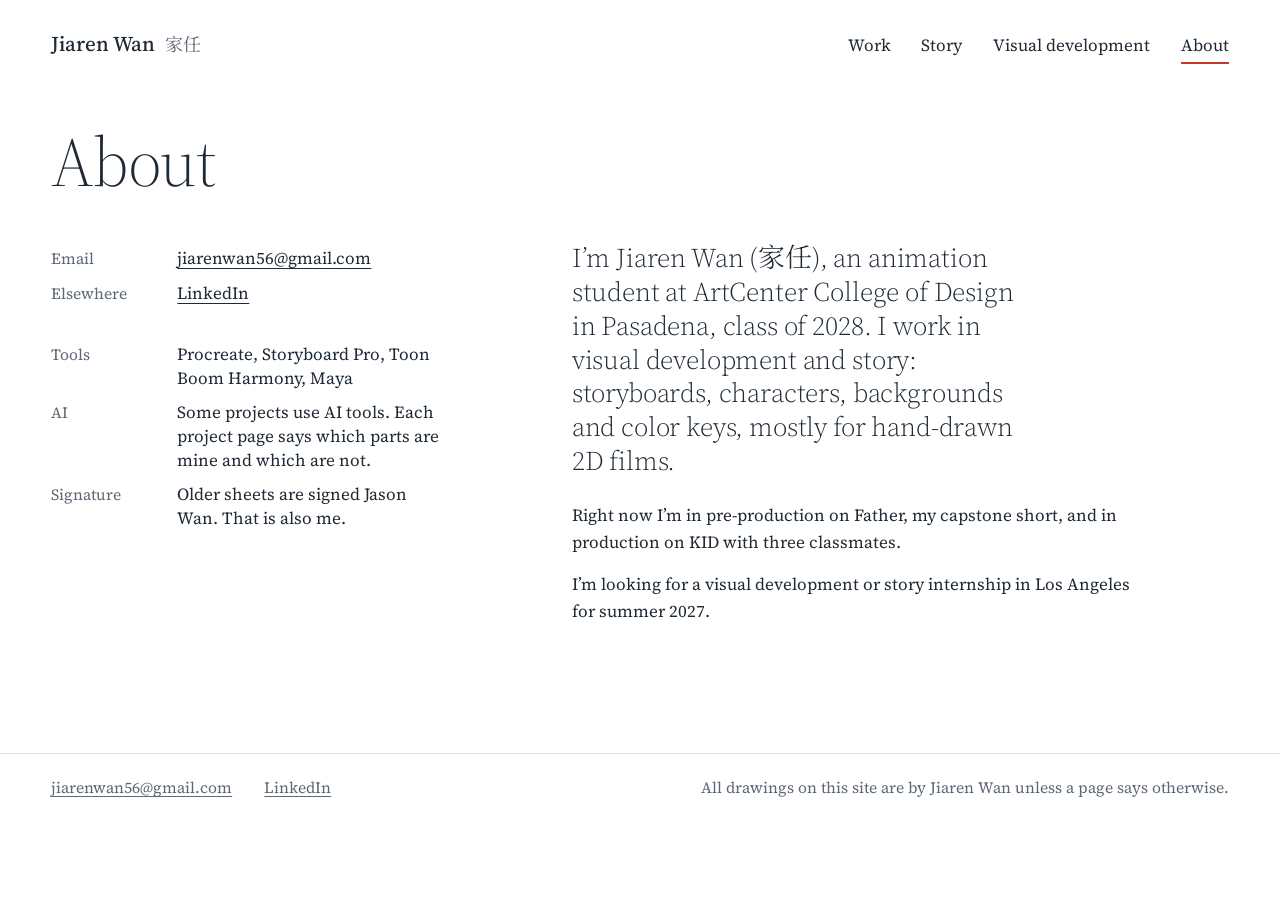
==== about.html @ a1bbcafe "Publish portfolio site Co-Authored-By: Claude Fable 5.2 <noreply@anthropic.com>" ====
<!doctype html>
<html lang="en">
<head>
<meta charset="utf-8">
<meta name="viewport" content="width=device-width, initial-scale=1">
<title>About · Jiaren Wan</title>
<meta name="description" content="Jiaren Wan, visual development and story artist. Animation student at ArtCenter College of Design, class of 2028.">
<meta property="og:title" content="About · Jiaren Wan">
<meta property="og:description" content="Jiaren Wan, visual development and story artist. Animation student at ArtCenter College of Design, class of 2028.">
<meta property="og:type" content="website">
<link rel="icon" href="data:image/svg+xml,%3Csvg xmlns='http://www.w3.org/2000/svg' viewBox='0 0 32 32'%3E%3Crect width='32' height='32' fill='%231f2a35'/%3E%3Ccircle cx='16' cy='16' r='5' fill='%23c0392b'/%3E%3C/svg%3E">
<link rel="preconnect" href="https://fonts.googleapis.com">
<link rel="preconnect" href="https://fonts.gstatic.com" crossorigin>
<link rel="stylesheet" href="https://fonts.googleapis.com/css2?family=Noto+Serif+SC:wght@400;500&family=Source+Serif+4:ital,opsz,wght@0,8..60,300..600;1,8..60,300..600&display=swap">
<link rel="stylesheet" href="assets/site.css">
</head>
<body>
<a class="skip" href="#main">Skip to the work</a>
<header class="site-head">
  <a class="site-name" href="index.html">Jiaren Wan<span class="zh" lang="zh-Hans">家任</span></a>
  <nav class="site-nav" aria-label="Sections"><a href="index.html">Work</a><a href="story.html">Story</a><a href="visdev.html">Visual development</a><a href="about.html" aria-current="page">About</a></nav>
</header>
<main id="main">
<article class="about">
<header class="page-head"><h1>About</h1></header>
<div class="about-cols">
  <div class="about-say">
<p class="lead">I’m Jiaren Wan (家任), an animation student at ArtCenter College of Design in Pasadena, class of 2028. I work in visual development and story: storyboards, characters, backgrounds and color keys, mostly for hand-drawn 2D films.</p>
<p>Right now I’m in pre-production on Father, my capstone short, and in production on KID with three classmates.</p>
<p>I’m looking for a visual development or story internship in Los Angeles for summer 2027.</p>
  </div>
  <div class="about-side">
    <dl class="facts"><div><dt>Email</dt><dd><a href="mailto:jiarenwan56@gmail.com">jiarenwan56@gmail.com</a></dd></div><div><dt>Elsewhere</dt><dd><a href="https://www.linkedin.com/in/jiaren-wan-829894432">LinkedIn</a></dd></div></dl>
    <dl class="facts"><div><dt>Tools</dt><dd>Procreate, Storyboard Pro, Toon Boom Harmony, Maya</dd></div><div><dt>AI</dt><dd>Some projects use AI tools. Each project page says which parts are mine and which are not.</dd></div><div><dt>Signature</dt><dd>Older sheets are signed Jason Wan. That is also me.</dd></div></dl>
  </div>
</div>
</article>
</main>
<footer class="site-foot">
  <p><a href="mailto:jiarenwan56@gmail.com">jiarenwan56@gmail.com</a></p>
  <p><a href="https://www.linkedin.com/in/jiaren-wan-829894432">LinkedIn</a></p>
  <p class="foot-note">All drawings on this site are by Jiaren Wan unless a page says otherwise.</p>
</footer>
<dialog class="viewer" aria-label="Image viewer">
  <button class="viewer-close" type="button">Close</button>
  <button class="viewer-prev" type="button" aria-label="Previous image">Previous</button>
  <img alt="">
  <button class="viewer-next" type="button" aria-label="Next image">Next</button>
  <p class="viewer-cap"></p>
</dialog>
<script src="assets/site.js" defer></script>
</body>
</html>
---- assets/site.css ----
/*
  Jiaren Wan — site styles.
  The page is the paper: his character sheets are drawn on white, so the page is white and the
  figures stand on it without a frame. Text is the father's navy. Each page takes one accent
  (--echo) from its own artwork.
*/
:root {
  --paper: #ffffff;
  --ink: #1f2a35;      /* the father's navy */
  --soft: #5d6875;     /* blue-grey, secondary text */
  --line: #dfe3e8;
  --wash: #f2f4f6;
  --echo: #c0392b;     /* the red lighter; pages override this */
  --serif: "Source Serif 4", "Noto Serif SC", "Songti SC", "STSong", "SimSun", Georgia, serif;
  --wide: 1400px;
  --gutter: clamp(16px, 4vw, 56px);
  --gap: clamp(10px, 1.3vw, 18px);
}

*,
*::before,
*::after { box-sizing: border-box; }

html { font-size: 17px; -webkit-text-size-adjust: 100%; scroll-behavior: smooth; }

body {
  margin: 0;
  background: var(--paper);
  color: var(--ink);
  font-family: var(--serif);
  font-optical-sizing: auto;
  line-height: 1.5;
  -webkit-font-smoothing: antialiased;
  text-rendering: optimizeLegibility;
}

::selection { background: var(--echo); color: #fff; }

a { color: inherit; text-decoration-thickness: 1px; text-underline-offset: 0.22em; }
a:hover { text-decoration-color: var(--echo); text-decoration-thickness: 2px; }
:focus-visible { outline: 2px solid var(--echo); outline-offset: 3px; }

img, video { max-width: 100%; }
h1, h2, h3, p, dl, dd, figure, ul { margin: 0; }

.zh { font-weight: 400; color: var(--soft); }

.skip { position: absolute; left: -999px; top: 0; background: var(--ink); color: #fff; padding: 10px 16px; z-index: 10; }
.skip:focus { left: 0; }

/* ---- header and footer ---- */
.site-head {
  max-width: var(--wide);
  margin: 0 auto;
  padding: 28px var(--gutter) 0;
  display: flex;
  flex-wrap: wrap;
  align-items: baseline;
  justify-content: space-between;
  gap: 10px 32px;
}
.site-name { font-size: 1.24rem; font-weight: 500; text-decoration: none; }
.site-name .zh { margin-left: 0.55em; font-size: 1.06rem; }
.site-nav { display: flex; flex-wrap: wrap; gap: 6px clamp(16px, 2.4vw, 34px); }
.site-nav a { text-decoration: none; padding: 4px 0 3px; border-bottom: 2px solid transparent; }
.site-nav a:hover { border-bottom-color: var(--line); }
.site-nav a[aria-current="page"] { border-bottom-color: var(--echo); }

main { max-width: var(--wide); margin: 0 auto; padding: 0 var(--gutter); }

.site-foot {
  max-width: var(--wide);
  margin: clamp(64px, 10vw, 140px) auto 0;
  padding: 22px var(--gutter) 44px;
  border-top: 1px solid var(--line);
  display: flex;
  flex-wrap: wrap;
  gap: 6px 32px;
  color: var(--soft);
  font-size: 0.92rem;
}
.site-foot .foot-note { margin-left: auto; }

/* ---- home: the father stands on the page ---- */
.hero { padding-top: clamp(18px, 4vh, 44px); }
.hero-art { display: block; }
.hero-art img {
  display: block;
  width: 100%;
  height: auto;
  max-height: 58vh;
  object-fit: contain;
  object-position: left center;
}
.hero-text {
  display: grid;
  grid-template-columns: minmax(0, 5fr) minmax(0, 7fr);
  gap: 20px clamp(24px, 4vw, 56px);
  align-items: start;
  margin-top: clamp(14px, 3vh, 30px);
  padding-bottom: clamp(48px, 9vh, 104px);
}
.hero-label a { text-decoration: none; display: block; max-width: 30ch; }
.hero-title { display: block; font-size: 1.18rem; font-weight: 500; }
.hero-title .zh { margin-left: 0.5em; }
.hero-line { display: block; color: var(--soft); font-size: 0.92rem; margin-top: 2px; }
.hero-label a:hover .hero-title { text-decoration: underline; text-decoration-color: var(--echo); text-decoration-thickness: 2px; }
.hero-say h1 {
  font-size: clamp(1.7rem, 3.1vw, 2.65rem);
  font-weight: 300;
  line-height: 1.14;
  letter-spacing: -0.012em;
  max-width: 22ch;
  text-wrap: balance;
}
.hero-say p { margin-top: 0.9em; color: var(--soft); max-width: 52ch; }

/* ---- home: the wall. Each row is hung at one height; widths follow the pictures. ---- */
.wall { display: grid; gap: clamp(30px, 4.6vw, 64px); }
.wall-row { display: flex; gap: var(--gap); align-items: flex-start; }
.tile { flex: var(--r) 1 0px; min-width: 0; display: block; text-decoration: none; }
.tile img { display: block; width: 100%; height: auto; background: var(--wash); }
.tile-title {
  display: inline-block;
  margin-top: 10px;
  padding-bottom: 2px;
  font-size: 1.18rem;
  font-weight: 500;
  line-height: 1.25;
  background: linear-gradient(var(--echo), var(--echo)) left bottom / 0 2px no-repeat;
  transition: background-size 0.28s ease;
}
.tile-title .zh { margin-left: 0.5em; }
.tile:hover .tile-title,
.tile:focus-visible .tile-title { background-size: 100% 2px; }
.tile-line { display: block; color: var(--soft); font-size: 0.92rem; margin-top: 1px; }

/* ---- page heads ---- */
.project-head,
.seq-head,
.about-cols {
  display: grid;
  grid-template-columns: minmax(0, 5fr) minmax(0, 7fr);
  gap: 24px clamp(24px, 4vw, 56px);
  align-items: start;
}
.project-head { padding: clamp(32px, 7vh, 84px) 0 0; }
.project-head h1,
.page-head h1 {
  font-size: clamp(2.4rem, 5.4vw, 4.1rem);
  font-weight: 300;
  line-height: 1.02;
  letter-spacing: -0.018em;
  text-wrap: balance;
}
.project-head h1 .zh { display: block; font-size: 0.4em; letter-spacing: 0.1em; margin-top: 0.5em; }
.page-head { padding: clamp(32px, 7vh, 84px) 0 0; }
.page-head .lead { margin-top: 0.7em; max-width: 44ch; }

.lead {
  font-size: clamp(1.3rem, 2.1vw, 1.82rem);
  font-weight: 300;
  line-height: 1.26;
  letter-spacing: -0.006em;
}
.lead.quote { font-style: italic; }
.project-say .lead { max-width: 30ch; margin-bottom: 0.9em; }
.project-say p:not(.lead),
.about-say p:not(.lead) { max-width: 62ch; line-height: 1.6; }
.project-say p + p,
.about-say p + p { margin-top: 0.85em; }
.more { margin-top: 1.1em; }

.facts { margin-top: clamp(20px, 3vw, 36px); display: grid; gap: 10px; max-width: 44ch; }
.facts > div { display: grid; grid-template-columns: 6.6em minmax(0, 1fr); gap: 0 14px; }
.facts dt { color: var(--soft); font-size: 0.92rem; padding-top: 0.08em; }
.facts dd { line-height: 1.42; }

/* ---- blocks and rows of pictures ---- */
.block { margin-top: clamp(52px, 8.5vw, 112px); scroll-margin-top: 24px; }
.block h2 { font-size: 1.5rem; font-weight: 400; line-height: 1.2; letter-spacing: -0.005em; }
.block h2 .zh { margin-left: 0.6em; font-size: 0.86em; }
.block h2 a { text-decoration: none; }
.block h2 a:hover { text-decoration: underline; text-decoration-color: var(--echo); text-decoration-thickness: 2px; }
.note { color: var(--soft); max-width: 62ch; margin-top: 6px; }
.block > .row:first-of-type,
.seq-head + .row { margin-top: 20px; }

/* A row is never taller than --h (80% of the screen unless a row says otherwise): width = height × sum of ratios. */
.row {
  display: flex;
  gap: var(--gap);
  align-items: flex-start;
  max-width: min(var(--max, 100%), calc(var(--sum, 100) * var(--h, 80vh)));
}
.row + .row { margin-top: calc(var(--gap) + 8px); }
.item { flex: var(--r) 1 0px; min-width: 0; }
.item img,
.item video { display: block; width: 100%; height: auto; }
.item video { background: var(--wash); outline: 1px solid var(--line); outline-offset: -1px; accent-color: var(--echo); }
.item a.zoom { display: block; cursor: zoom-in; }
.item figcaption { margin-top: 6px; color: var(--soft); font-size: 0.86rem; line-height: 1.35; }

/* Sketchbook: figures set out one by one, each taking about the same area, feet on one line. */
.flow {
  --fs: clamp(170px, 18.5vw, 262px);
  display: flex;
  flex-wrap: wrap;
  align-items: flex-end;
  gap: clamp(26px, 3.4vw, 52px) clamp(18px, 2.4vw, 36px);
  margin-top: 22px;
}
.flow .item { flex: 0 0 auto; width: calc(var(--fs) * var(--k)); }
.flow + .row { margin-top: clamp(30px, 4.4vw, 56px); }

.seq-label { margin-top: 4px; }
.seq-head .note { margin-top: 0; padding-top: 0.25em; }

/* ---- credits ---- */
.credit-cols { display: grid; grid-template-columns: 1fr 1fr; gap: 28px clamp(24px, 4vw, 56px); margin-top: 18px; }
.credit-cols h3 { font-size: 1rem; font-weight: 600; }
.credit-cols ul { padding-left: 1.1em; margin-top: 8px; max-width: 58ch; }
.credit-cols li { margin-top: 0.45em; line-height: 1.5; }
.credit-cols li::marker { color: var(--echo); }

.next { margin-top: clamp(60px, 9vw, 128px); font-size: 1.35rem; font-weight: 300; }

/* ---- about ---- */
.about-cols { margin-top: clamp(24px, 4vw, 44px); }
.about-say { grid-column: 2; grid-row: 1; }
.about-side { grid-column: 1; grid-row: 1; }
.about-side .facts:first-child { margin-top: 0.3em; }
.about-say .lead { max-width: 34ch; margin-bottom: 0.9em; }

/* ---- image viewer ---- */
.viewer {
  position: fixed;
  inset: 0;
  border: 0;
  padding: 0;
  margin: 0;
  width: 100%;
  height: 100%;
  max-width: none;
  max-height: none;
  background: #12171d;
  color: #e9edf1;
}
.viewer[open] {
  display: grid;
  grid-template-columns: auto minmax(0, 1fr) auto;
  grid-template-rows: auto minmax(0, 1fr) auto;
}
.viewer::backdrop { background: #12171d; }
.viewer img { grid-column: 2; grid-row: 2; place-self: center; max-width: 100%; max-height: 100%; object-fit: contain; }
.viewer button {
  font: inherit;
  color: inherit;
  background: none;
  border: 0;
  padding: 16px 20px;
  cursor: pointer;
}
.viewer button:hover { text-decoration: underline; text-decoration-color: var(--echo); text-decoration-thickness: 2px; text-underline-offset: 0.22em; }
.viewer-close { grid-column: 3; grid-row: 1; justify-self: end; }
.viewer-prev { grid-column: 1; grid-row: 2; align-self: center; }
.viewer-next { grid-column: 3; grid-row: 2; align-self: center; }
.viewer-cap { grid-column: 1 / -1; grid-row: 3; text-align: center; padding: 12px 20px 18px; font-size: 0.92rem; color: #b9c2cc; min-height: 3em; }

/* ---- small screens: one picture per line ---- */
@media (max-width: 719px) {
  html { font-size: 16px; }
  .site-head { padding-top: 20px; }
  .hero-text,
  .project-head,
  .seq-head,
  .about-cols,
  .credit-cols { grid-template-columns: minmax(0, 1fr); }
  .hero-say { grid-row: 1; }
  .about-say,
  .about-side { grid-column: 1; grid-row: auto; }
  .wall-row,
  .row { flex-direction: column; max-width: none; }
  .wall-row { gap: clamp(26px, 7vw, 40px); }
  .tile,
  .item { flex: none; width: 100%; }
  .row { gap: 18px; }
  .item img { width: auto; max-width: 100%; max-height: 78vh; }
  .row.keep { flex-direction: row; gap: 10px; }
  .row.keep > .item { flex: var(--r) 1 0px; width: auto; }
  .row.keep .item img { width: 100%; max-height: none; }
  .flow { --fs: 44vw; gap: 26px 4vw; }
  .flow .item { flex: 0 0 auto; width: calc(var(--fs) * min(var(--k), 1.9)); }
  .flow .item img { width: 100%; max-height: none; }
  .site-foot .foot-note { margin-left: 0; flex-basis: 100%; }
  .viewer[open] { grid-template-columns: minmax(0, 1fr) minmax(0, 1fr); grid-template-rows: auto minmax(0, 1fr) auto auto; }
  .viewer-close { grid-column: 2; }
  .viewer img { grid-column: 1 / -1; grid-row: 2; }
  .viewer-prev { grid-column: 1; grid-row: 3; justify-self: start; }
  .viewer-next { grid-column: 2; grid-row: 3; justify-self: end; }
  .viewer-cap { grid-row: 4; }
}

@media (prefers-reduced-motion: reduce) {
  html { scroll-behavior: auto; }
  .tile-title { transition: none; }
}
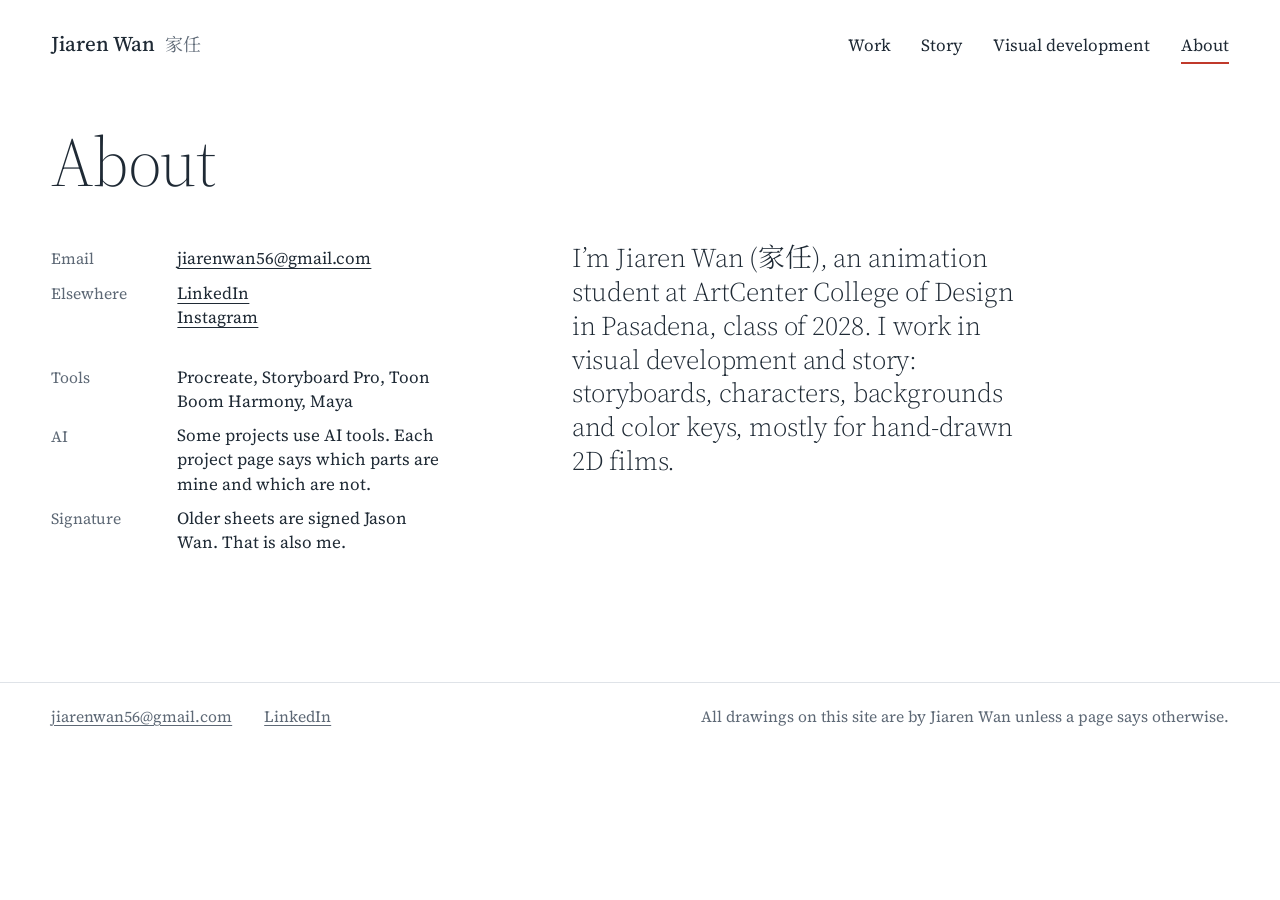
==== commit 64cacfb0: "Correct KID character credits; update About page Co-Authored-By: Claude Fable 5.2 <noreply@anthropic" ====
--- a/about.html
+++ b/about.html
@@ -8,6 +8,10 @@
 <meta property="og:title" content="About · Jiaren Wan">
 <meta property="og:description" content="Jiaren Wan, visual development and story artist. Animation student at ArtCenter College of Design, class of 2028.">
 <meta property="og:type" content="website">
+<link rel="canonical" href="https://jiarenwan.art/about.html">
+<meta property="og:url" content="https://jiarenwan.art/about.html">
+<meta property="og:image" content="https://jiarenwan.art/media/father-poses-2000.jpg">
+<meta name="twitter:card" content="summary_large_image">
 <link rel="icon" href="data:image/svg+xml,%3Csvg xmlns='http://www.w3.org/2000/svg' viewBox='0 0 32 32'%3E%3Crect width='32' height='32' fill='%231f2a35'/%3E%3Ccircle cx='16' cy='16' r='5' fill='%23c0392b'/%3E%3C/svg%3E">
 <link rel="preconnect" href="https://fonts.googleapis.com">
 <link rel="preconnect" href="https://fonts.gstatic.com" crossorigin>
@@ -26,11 +30,9 @@
 <div class="about-cols">
   <div class="about-say">
 <p class="lead">I’m Jiaren Wan (家任), an animation student at ArtCenter College of Design in Pasadena, class of 2028. I work in visual development and story: storyboards, characters, backgrounds and color keys, mostly for hand-drawn 2D films.</p>
-<p>Right now I’m in pre-production on Father, my capstone short, and in production on KID with three classmates.</p>
-<p>I’m looking for a visual development or story internship in Los Angeles for summer 2027.</p>
   </div>
   <div class="about-side">
-    <dl class="facts"><div><dt>Email</dt><dd><a href="mailto:jiarenwan56@gmail.com">jiarenwan56@gmail.com</a></dd></div><div><dt>Elsewhere</dt><dd><a href="https://www.linkedin.com/in/jiaren-wan-829894432">LinkedIn</a></dd></div></dl>
+    <dl class="facts"><div><dt>Email</dt><dd><a href="mailto:jiarenwan56@gmail.com">jiarenwan56@gmail.com</a></dd></div><div><dt>Elsewhere</dt><dd><a href="https://www.linkedin.com/in/jiaren-wan-829894432">LinkedIn</a><br><a href="https://www.instagram.com/chaojiwudihouzidamowang66/">Instagram</a></dd></div></dl>
     <dl class="facts"><div><dt>Tools</dt><dd>Procreate, Storyboard Pro, Toon Boom Harmony, Maya</dd></div><div><dt>AI</dt><dd>Some projects use AI tools. Each project page says which parts are mine and which are not.</dd></div><div><dt>Signature</dt><dd>Older sheets are signed Jason Wan. That is also me.</dd></div></dl>
   </div>
 </div>
